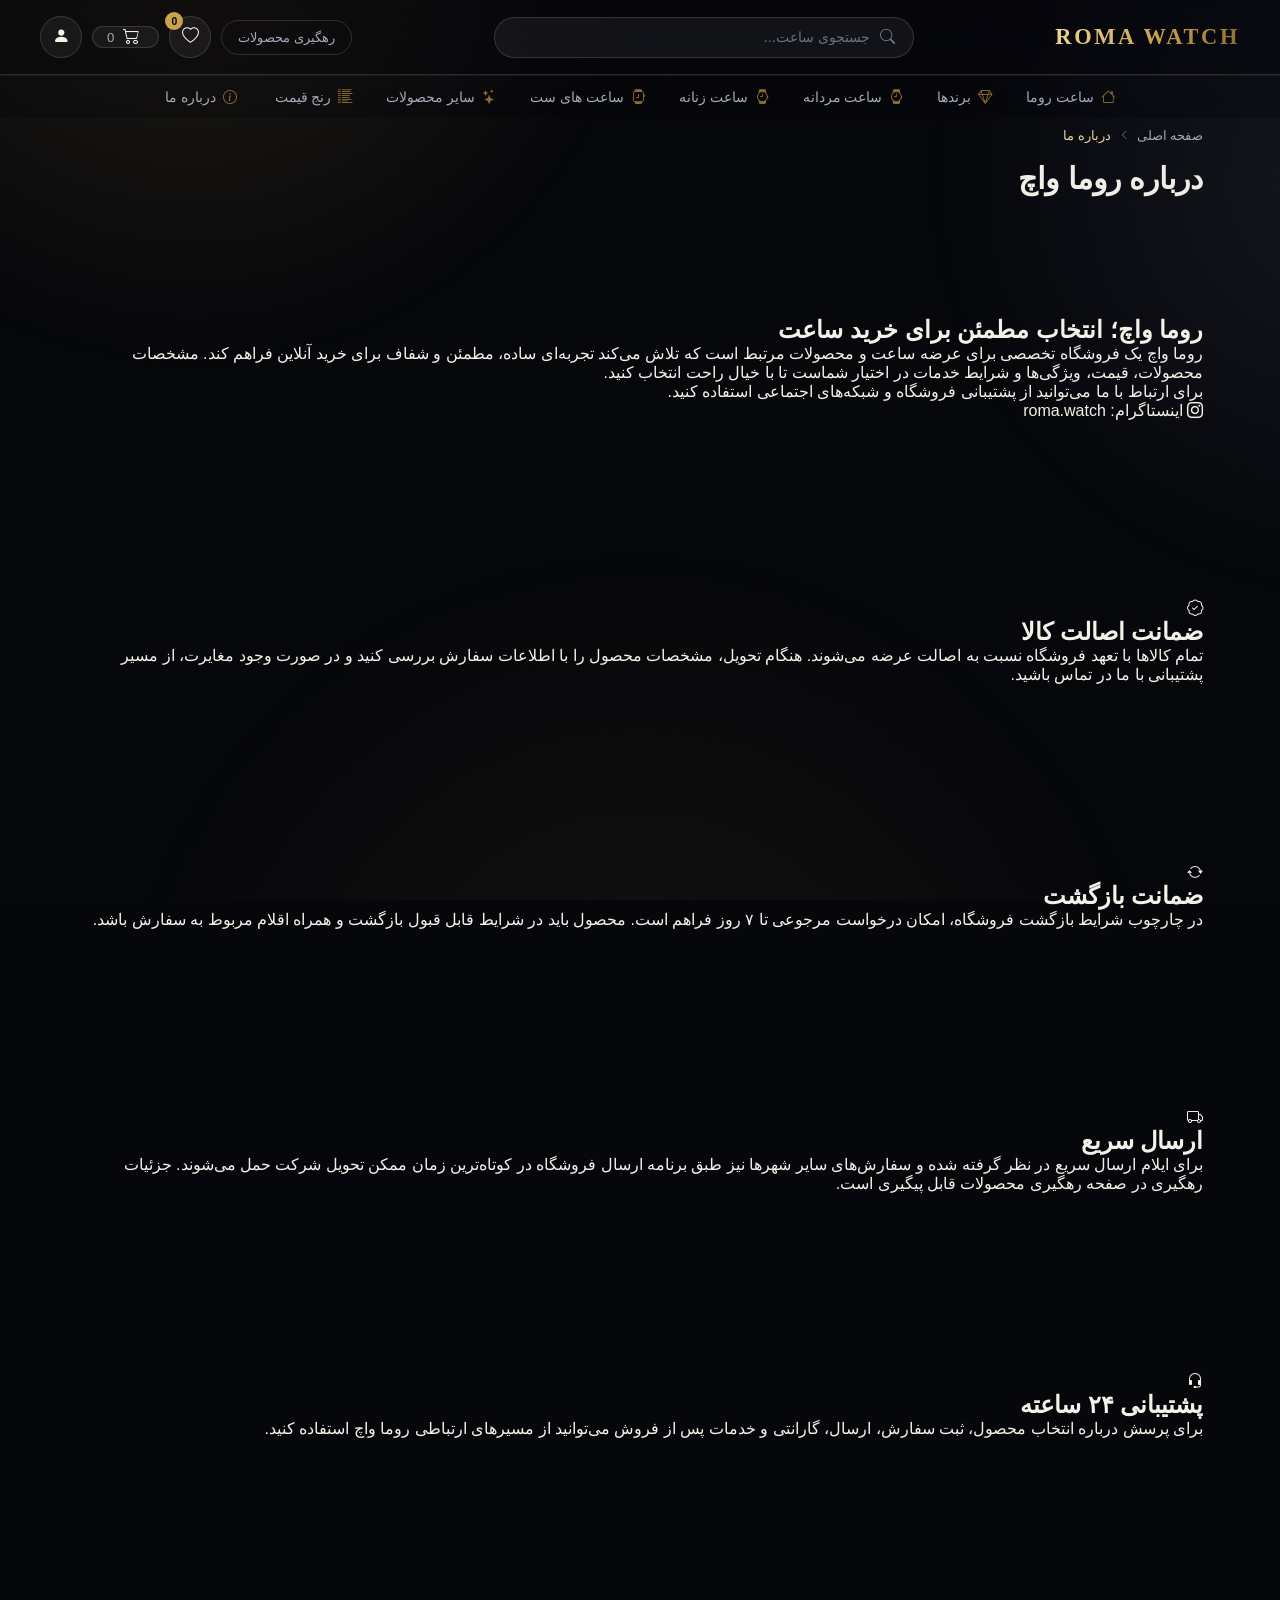
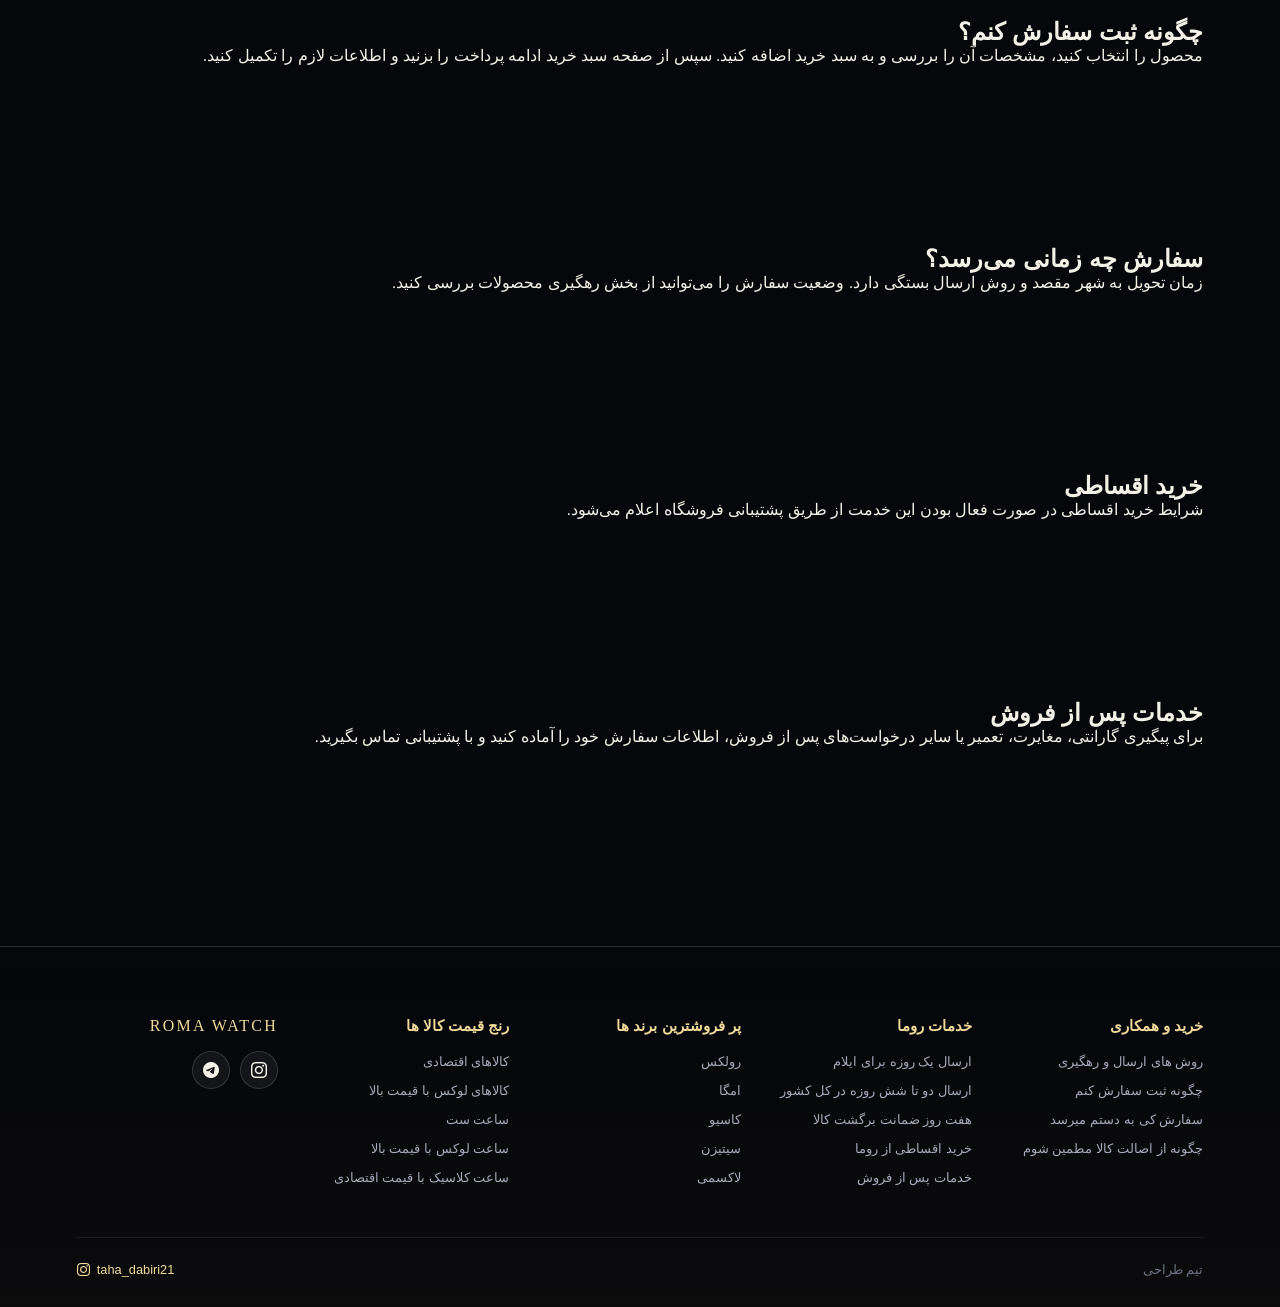
==== about.html @ 5d3edfc3 "Add files via upload" ====
<!doctype html><html lang="fa" dir="rtl"><head><meta charset="utf-8"><meta name="viewport" content="width=device-width,initial-scale=1.0"><title>درباره ما | روما واچ</title>
<link rel="stylesheet" href="https://cdn.jsdelivr.net/npm/bootstrap-icons@1.13.1/font/bootstrap-icons.min.css"><link rel="stylesheet" href="./style.css"></head><body>
<header class="header">
<!-- ROW 1 -->
<div class="top-bar">
<button class="nav-toggle" id="navToggle" aria-label="باز کردن منو" aria-expanded="false"><span></span><span></span><span></span></button>
<!-- Right: Logo -->
<div class="logo">
<h1>ROMA WATCH</h1>
</div>
<!-- Center: Search -->
<div class="search-box">
<i class="bi bi-search"></i>
<input placeholder="جستجوی ساعت..." type="text"/>
</div>
<!-- Left: Actions -->
<div class="actions">
<a class="track-btn" href="./tracking.html" style="text-decoration:none">رهگیری محصولات</a>
<a class="favorites-header" href="./favorites.html" title="محصولات مورد علاقه"><i class="bi bi-heart"></i><span class="favorites-badge">0</span></a><a href="./cart.html">
<div class="cart-wrapper">
<i class="bi bi-cart2"></i>
<span class="badge">سبد خرید</span>
</div>
</a>
<div class="login-wrapper"><a class="login-link" href="./login.html">
<i class="bi bi-person-fill"></i>
</a></div>
</div>
</div>
<!-- ROW 2 -->
<div class="nav-scrim" id="navScrim"></div>
      <nav class="nav" id="siteNav">
<ul class="nav-list">
<li>
<a class="nav-item" href="./index.html"><i class="bi bi-house"></i> ساعت روما</a>
</li>
<!-- MEGA MENU -->
<li class="dropdown-parent mega">
<a class="nav-item" href="./products.htm"><i class="bi bi-gem"></i> برندها</a>
<div class="mega-dropdown">
<ul>
<li><a href="./products.htm?brand=Laxmi">لاکسمی</a></li>
<li><a href="./products.htm?brand=Watson">واتسون</a></li>
<li><a href="./products.htm?brand=Julius">جولیوس</a></li>
<li><a href="./products.htm?brand=Daniel%20Cesar">دنیل سزار</a></li>
<li><a href="./products.htm?brand=Casio">کاسیو</a></li>
<li><a href="./products.htm?brand=Crest">کرست</a></li>
</ul>
<ul>
<li><a href="./products.htm?brand=Accent">اکسنت</a></li>
<li><a href="./products.htm?brand=Daniel%20Klein">دنیل کلین</a></li>
<li><a href="./products.htm?brand=Navy%20Force">نیوی فورس</a></li>
<li><a href="./products.htm?brand=Megir">مگیر</a></li>
<li><a href="./products.htm?brand=Victor">ویکتور</a></li>
<li><a href="./products.htm?brand=Seiko">سیکو</a></li>
</ul>
<ul>
<li><a href="./products.htm?brand=Citizen">سیتیزن</a></li>
<li><a href="./products.htm?brand=Romanson">رومانسون</a></li>
<li><a href="./products.htm?brand=Elegance">الگانس</a></li>
<li><a href="./products.htm?brand=Daniel Wellington">دنیل ولینگتون</a></li>
<li><a href="./products.htm?brand=Cartier">کارتیه</a></li>
<li><a href="./products.htm?brand=Rolex">رولکس</a></li>
</ul>
<ul>
<li><a href="./products.htm?brand=Patek%20Philippe">پتک فیلیپ</a></li>
<li><a href="./products.htm?brand=Audemars%20Piguet">اودمار پیگه</a></li>
<li><a href="./products.htm?brand=Omega">امگا</a></li>
<li><a href="./products.htm?brand=Esprit">اسپریت</a></li>
<li><a href="./products.htm?brand=Royal%20Crown">رویال کرون</a></li>
</ul>
</div>
</li>
<li>
<a class="nav-item" href="./products.htm?gender=%D9%85%D8%B1%D8%AF%D8%A7%D9%86%D9%87"> <i class="bi bi-watch"></i> ساعت مردانه</a>
</li>
<li>
<a class="nav-item" href="./products.htm?gender=%D8%B2%D9%86%D8%A7%D9%86%D9%87"><i class="bi bi-watch"></i> ساعت زنانه</a>
</li>
<li>
<a class="nav-item" href="./products.htm?gender=%D8%B3%D8%AA"><i class="bi bi-smartwatch"></i> ساعت های ست</a>
</li>
<li>
<a class="nav-item" href="./products.htm"><i class="bi bi-stars"></i>سایر محصولات</a>
</li>
<li class="dropdown-parent">
<a class="nav-item" href="./products.htm"><i class="bi bi-list-columns-reverse"></i> رنج قیمت</a>
<ul class="dropdown">
<li><a href="./products.htm?min=0&amp;max=5">زیر 5 میلیون</a></li>
<li><a href="./products.htm?min=5&amp;max=10">بین 5 تا 10 میلیون</a></li>
<li><a href="./products.htm?min=10&amp;max=15">بین 10 تا 15 میلیون</a></li>
<li><a href="./products.htm?min=15&amp;max=20">بین 15 تا 20 میلیون</a></li>
<li><a href="./products.htm?min=20&amp;max=70">20 میلیون و بیشتر</a></li>
</ul>
</li>
<li>
</li>
<li>
<!-- <a href="#"><i class="bi bi-box-arrow-in-right"></i> ورود </a> -->
</li>
<li><a class="nav-item" href="./about.html"><i class="bi bi-info-circle"></i> درباره ما</a></li></ul>
</nav>
</header><main class="about-page">
<div class="breadcrumb"><a href="./index.html">صفحه اصلی</a><i class="bi bi-chevron-left"></i><span>درباره ما</span></div>
<h1 class="page-title">درباره روما واچ</h1>
<div class="about-grid">
<section class="about-card full"><h2>روما واچ؛ انتخاب مطمئن برای خرید ساعت</h2><p>روما واچ یک فروشگاه تخصصی برای عرضه ساعت و محصولات مرتبط است که تلاش می‌کند تجربه‌ای ساده، مطمئن و شفاف برای خرید آنلاین فراهم کند. مشخصات محصولات، قیمت، ویژگی‌ها و شرایط خدمات در اختیار شماست تا با خیال راحت انتخاب کنید.</p><p>برای ارتباط با ما می‌توانید از پشتیبانی فروشگاه و شبکه‌های اجتماعی استفاده کنید.</p><p><i class="bi bi-instagram"></i> اینستاگرام: <a href="https://instagram.com/taha_dabiri21">roma.watch</a></p></section>
<section id="authenticity" class="about-card"><i class="bi bi-patch-check"></i><h2>ضمانت اصالت کالا</h2><p>تمام کالاها با تعهد فروشگاه نسبت به اصالت عرضه می‌شوند. هنگام تحویل، مشخصات محصول را با اطلاعات سفارش بررسی کنید و در صورت وجود مغایرت، از مسیر پشتیبانی با ما در تماس باشید.</p></section>
<section id="returns" class="about-card"><i class="bi bi-arrow-repeat"></i><h2>ضمانت بازگشت</h2><p>در چارچوب شرایط بازگشت فروشگاه، امکان درخواست مرجوعی تا ۷ روز فراهم است. محصول باید در شرایط قابل قبول بازگشت و همراه اقلام مربوط به سفارش باشد.</p></section>
<section id="shipping" class="about-card"><i class="bi bi-truck"></i><h2>ارسال سریع</h2><p>برای ایلام ارسال سریع در نظر گرفته شده و سفارش‌های سایر شهرها نیز طبق برنامه ارسال فروشگاه در کوتاه‌ترین زمان ممکن تحویل شرکت حمل می‌شوند. جزئیات رهگیری در صفحه رهگیری محصولات قابل پیگیری است.</p></section>
<section id="support" class="about-card"><i class="bi bi-headset"></i><h2>پشتیبانی ۲۴ ساعته</h2><p>برای پرسش درباره انتخاب محصول، ثبت سفارش، ارسال، گارانتی و خدمات پس از فروش می‌توانید از مسیرهای ارتباطی روما واچ استفاده کنید.</p></section>
<section id="ordering" class="about-card"><h2>چگونه ثبت سفارش کنم؟</h2><p>محصول را انتخاب کنید، مشخصات آن را بررسی و به سبد خرید اضافه کنید. سپس از صفحه سبد خرید ادامه پرداخت را بزنید و اطلاعات لازم را تکمیل کنید.</p></section>
<section id="delivery" class="about-card"><h2>سفارش چه زمانی می‌رسد؟</h2><p>زمان تحویل به شهر مقصد و روش ارسال بستگی دارد. وضعیت سفارش را می‌توانید از بخش رهگیری محصولات بررسی کنید.</p></section>
<section id="installment" class="about-card"><h2>خرید اقساطی</h2><p>شرایط خرید اقساطی در صورت فعال بودن این خدمت از طریق پشتیبانی فروشگاه اعلام می‌شود.</p></section>
<section id="after-sales" class="about-card"><h2>خدمات پس از فروش</h2><p>برای پیگیری گارانتی، مغایرت، تعمیر یا سایر درخواست‌های پس از فروش، اطلاعات سفارش خود را آماده کنید و با پشتیبانی تماس بگیرید.</p></section>
</div></main><footer>
<div class="shop-address">
</div>
<div class="cols-container">
<div class="col col-1">
<h3>خرید و همکاری</h3>
<ul>
<li><a href="./about.html#shipping">روش های ارسال و رهگیری</a></li>
<li><a href="./about.html#ordering">چگونه ثبت سفارش کنم</a></li>
<li><a href="./about.html#delivery">سفارش کی به دستم میرسد</a></li>
<li><a href="./about.html#authenticity">چگونه از اصالت کالا مطمین شوم</a></li>
</ul>
</div>
<div class="col col-2">
<h3>خدمات روما</h3>
<ul>
<li><a href="./about.html#shipping">ارسال یک روزه برای ایلام</a></li>
<li><a href="./about.html#shipping">ارسال دو تا شش روزه در کل کشور</a></li>
<li><a href="./about.html#returns">هفت روز ضمانت برگشت کالا</a></li>
<li><a href="./about.html#installment">خرید اقساطی از روما</a></li>
<li><a href="./about.html#after-sales">خدمات پس از فروش</a></li>
</ul>
</div>
<div class="col col-3">
<h3>پر فروشترین برند ها</h3>
<ul>
<li><a href="./products.htm?brand=Rolex">رولکس</a></li>
<li><a href="./products.htm?brand=Omega">امگا</a></li>
<li><a href="./products.htm?brand=Casio">کاسیو</a></li>
<li><a href="./products.htm?brand=Citizen">سیتیزن</a></li>
<li><a href="./products.htm?brand=Laksmi">لاکسمی</a></li>
</ul>
</div>
<div class="col col-4">
<h3> رنج قیمت کالا ها</h3>
<ul>
<li><a href="./products.htm?max=30">کالاهای اقتصادی</a></li>
<li><a href="./products.htm?min=30">کالاهای لوکس با قیمت بالا</a></li>
<li><a href="./products.htm?gender=%D8%B3%D8%AA">ساعت ست</a></li>
<li><a href="./products.htm?style=%D9%84%D9%88%DA%A9%D8%B3&amp;min=30">ساعت لوکس با قیمت بالا</a></li>
<li><a href="./products.htm?style=%DA%A9%D9%84%D8%A7%D8%B3%DB%8C%DA%A9&amp;max=30">ساعت کلاسیک با قیمت اقتصادی</a></li>
</ul>
</div>
<div class="col col-5">
<div class="logo">roma watch</div>
<div class="medias-icon">
<i class="bi bi-instagram"></i>
<i class="bi bi-telegram"></i>
</div>
</div>
</div>
<div class="developer-address">
<p>تیم طراحی </p>
<div class="link-to-developer">
<a href="https://instagram.com/taha_dabiri21">
<p>taha_dabiri21</p>
<i class="bi bi-instagram"></i>
</a>
</div>
</div>
</footer><script src="./api.js"></script><script src="./script.js"></script><script src="./ui.js"></script></body></html>
---- style.css ----
/* ============================================================
   ROMA WATCH — Design System
   Liquid glass, brass & steel on deep ink. Built around the
   watch bezel: rings, notches, and radial motion.
   ============================================================ */

@font-face{font-family:"Vazirmatn";src:url("./vazir-font-v16.1.0/Vazir-Thin.woff2") format("woff2");font-weight:100;font-display:swap;}
@font-face{font-family:"Vazirmatn";src:url("./vazir-font-v16.1.0/Vazir-Light.woff2") format("woff2");font-weight:300;font-display:swap;}
@font-face{font-family:"Vazirmatn";src:url("./vazir-font-v16.1.0/Vazir.woff2") format("woff2");font-weight:400;font-display:swap;}
@font-face{font-family:"Vazirmatn";src:url("./vazir-font-v16.1.0/Vazir-Medium.woff2") format("woff2");font-weight:500;font-display:swap;}
@font-face{font-family:"Vazirmatn";src:url("./vazir-font-v16.1.0/Vazir-Bold.woff2") format("woff2");font-weight:700;font-display:swap;}
@import url("https://fonts.googleapis.com/css2?family=Cormorant+Garamond:ital,wght@0,500;0,600;1,500&family=Cinzel:wght@500;600&display=swap");

/* ---------- Tokens ---------- */
:root{
  --ink:        #06070b;
  --ink-2:      #0b0e15;
  --ink-3:      #11151f;
  --glass:      rgba(255,255,255,.055);
  --glass-2:    rgba(255,255,255,.09);
  --glass-brd:  rgba(255,255,255,.14);
  --glass-brd-2:rgba(255,255,255,.24);

  --brass:      #c9a24b;
  --brass-lt:   #f0d999;
  --brass-dk:   #8a6c2c;
  --steel:      #8fa3bd;
  --steel-dk:   #566179;

  --text:       #f4f1e8;
  --text-dim:   #a6a9b8;
  --text-faint: #6c7080;

  --danger:     #d97a6c;
  --ok:         #7fb389;

  --r-sm: 10px;
  --r-md: 18px;
  --r-lg: 28px;
  --r-full: 999px;

  --ease: cubic-bezier(.22,.9,.3,1);
  --dur: .55s;

  --shadow-glass: 0 8px 32px rgba(0,0,0,.45), inset 0 1px 0 rgba(255,255,255,.08);
  --shadow-lift: 0 20px 60px rgba(0,0,0,.55);
}

*{margin:0;padding:0;box-sizing:border-box;}
html{scroll-behavior:smooth;}
body{
  direction:rtl;
  font-family:"Vazirmatn",sans-serif;
  background:var(--ink);
  color:var(--text);
  overflow-x:hidden;
  position:relative;
}

body::before,body::after{
  content:"";
  position:fixed;
  inset:0;
  pointer-events:none;
  z-index:0;
}
body::before{
  background:
    radial-gradient(60vw 60vw at 15% -10%, rgba(201,162,75,.14), transparent 60%),
    radial-gradient(55vw 55vw at 105% 20%, rgba(143,163,189,.10), transparent 60%),
    radial-gradient(70vw 70vw at 50% 120%, rgba(201,162,75,.08), transparent 60%);
}
body::after{
  background-image:
    repeating-radial-gradient(circle at 50% 50%, transparent 0 2px, rgba(255,255,255,.012) 2px 3px);
  opacity:.6;
}

a{color:inherit;text-decoration:none;}
ul{list-style:none;}
img{max-width:100%;display:block;}
button{font-family:inherit;cursor:pointer;background:none;border:none;color:inherit;}
input{font-family:inherit;}
::selection{background:var(--brass);color:var(--ink);}

::-webkit-scrollbar{width:10px;}
::-webkit-scrollbar-track{background:var(--ink);}
::-webkit-scrollbar-thumb{background:linear-gradient(var(--brass-dk),var(--brass));border-radius:99px;}

.eyebrow{
  font-family:"Cinzel","Vazirmatn",serif;
  font-size:.72rem;
  letter-spacing:.28em;
  text-transform:uppercase;
  color:var(--brass-lt);
  display:inline-flex;
  align-items:center;
  gap:10px;
}
.eyebrow::before,.eyebrow::after{content:"";width:22px;height:1px;background:linear-gradient(90deg,transparent,var(--brass),transparent);}

.glass{
  background:linear-gradient(145deg,var(--glass-2),var(--glass));
  backdrop-filter:blur(20px) saturate(140%);
  -webkit-backdrop-filter:blur(20px) saturate(140%);
  border:1px solid var(--glass-brd);
  box-shadow:var(--shadow-glass);
}

.bezel{
  position:relative;
  border-radius:50%;
}
.bezel::before{
  content:"";
  position:absolute;inset:-1px;
  border-radius:50%;
  padding:1px;
  background:conic-gradient(from 0deg,var(--brass-dk),var(--brass-lt),var(--brass-dk) 30%,transparent 55%,var(--brass-dk));
  -webkit-mask:linear-gradient(#000 0 0) content-box,linear-gradient(#000 0 0);
  -webkit-mask-composite:xor;mask-composite:exclude;
  opacity:.85;
}

/* ============================================================
   HEADER
   ============================================================ */
.header{
  left:0;right:0;top:0;
  position:fixed;z-index:1000;
}
.top-bar{
  display:flex;align-items:center;justify-content:space-between;
  gap:24px;
  padding:16px 40px;
  background:rgba(6,7,11,.55);
  backdrop-filter:blur(18px) saturate(140%);
  -webkit-backdrop-filter:blur(18px) saturate(140%);
  border-bottom:1px solid var(--glass-brd);
  transition:padding var(--dur) var(--ease), background var(--dur) var(--ease);
}
.top-bar.scrolled-top-header{
  padding:9px 40px;
  background:rgba(6,7,11,.72);
  border-bottom-color:var(--glass-brd);
  box-shadow:0 10px 40px rgba(0,0,0,.4);
}

.logo h1{
  font-family:"Cinzel",serif;
  font-size:1.4rem;
  font-weight:600;
  letter-spacing:.12em;
  background:linear-gradient(120deg,var(--brass-lt),var(--brass) 55%,var(--brass-dk));
  -webkit-background-clip:text;background-clip:text;color:transparent;
  white-space:nowrap;
}

.search-box{
  flex:1;max-width:420px;
  display:flex;align-items:center;gap:10px;
  padding:11px 18px;
  border-radius:var(--r-full);
  background:var(--glass);
  border:1px solid var(--glass-brd);
  transition:border-color .3s var(--ease), background .3s var(--ease);
}
.search-box:focus-within{border-color:var(--brass);background:var(--glass-2);}
.search-box i{color:var(--text-faint);font-size:.95rem;}
.search-box input{
  flex:1;background:none;border:none;color:var(--text);font-size:.9rem;outline:none;
}
.search-box input::placeholder{color:var(--text-faint);}

.actions{display:flex;align-items:center;gap:10px;}
.track-btn{
  font-size:.82rem;color:var(--text-dim);
  padding:9px 16px;border-radius:var(--r-full);
  border:1px solid var(--glass-brd);
  transition:.3s var(--ease);
  white-space:nowrap;
}
.track-btn:hover{color:var(--brass-lt);border-color:var(--brass);background:var(--glass);}

.favorites-header,.login-wrapper .login-link{
  position:relative;
  width:42px;height:42px;aspect-ratio:1/1;flex-shrink:0;box-sizing:border-box;
  display:flex;align-items:center;justify-content:center;
  border-radius:50%;
  border:1px solid var(--glass-brd);
  background:var(--glass);
  transition:.3s var(--ease);
  font-size:1.05rem;
}
.cart-wrapper{
  position:relative;flex-shrink:0;
  display:flex;align-items:center;justify-content:center;
  border-radius:50%;
  border:1px solid var(--glass-brd);
  background:var(--glass);
  transition:.3s var(--ease);
  font-size:1.05rem;
}
.favorites-header:hover,.login-wrapper .login-link:hover{
  border-color:var(--brass);color:var(--brass-lt);transform:translateY(-2px);
}
.favorites-badge{
  position:absolute;top:-5px;left:-5px;
  min-width:18px;height:18px;padding:0 4px;
  border-radius:50%;background:var(--brass);color:var(--ink);
  font-size:.65rem;font-weight:700;
  display:flex;align-items:center;justify-content:center;
}
.cart-wrapper{width:auto;padding:0 18px 0 14px;border-radius:var(--r-full);gap:9px;}
.cart-wrapper .badge{
  font-size:.82rem;color:var(--text-dim);
  background:none;padding:0;position:static;min-width:0;height:auto;
}
.cart-wrapper:hover{border-color:var(--brass);}
.cart-wrapper:hover .badge{color:var(--brass-lt);}
.cart-wrapper:hover i{color:var(--brass-lt);}

.nav-toggle{
  display:none;
  width:42px;height:42px;aspect-ratio:1/1;flex-shrink:0;padding:0;box-sizing:border-box;
  border-radius:50%;
  border:1px solid var(--glass-brd);background:var(--glass);
  align-items:center;justify-content:center;
  flex-direction:column;gap:4px;
}
.nav-toggle span{width:17px;height:1.5px;background:var(--brass-lt);border-radius:2px;transition:.3s var(--ease);}
.nav-toggle.open span:nth-child(1){transform:translateY(5.5px) rotate(45deg);}
.nav-toggle.open span:nth-child(2){opacity:0;}
.nav-toggle.open span:nth-child(3){transform:translateY(-5.5px) rotate(-45deg);}

.nav{
  border-top:1px solid rgba(255,255,255,.06);
  background:rgba(6,7,11,.28);
  backdrop-filter:blur(14px);
  -webkit-backdrop-filter:blur(14px);
}
.nav-list{
  display:flex;align-items:center;justify-content:center;
  gap:2px;padding:0 20px;flex-wrap:wrap;
}
.nav-list > li{position:relative;}
.nav-item{
  display:flex;align-items:center;gap:7px;
  padding:13px 16px;
  font-size:.86rem;color:var(--text-dim);
  transition:color .25s var(--ease);
  white-space:nowrap;
}
.nav-item i{font-size:.9rem;color:var(--brass-dk);transition:color .25s;}
.nav-item:hover{color:var(--brass-lt);}
.nav-item:hover i{color:var(--brass);}
.nav-list > li::after{
  content:"";position:absolute;bottom:0;right:16px;left:16px;height:2px;
  background:linear-gradient(90deg,var(--brass-dk),var(--brass-lt));
  transform:scaleX(0);transform-origin:center;transition:transform .35s var(--ease);
}
.nav-list > li:hover::after{transform:scaleX(1);}

.dropdown-parent{position:relative;}
.dropdown{
  position:absolute;top:100%;right:0;min-width:230px;
  padding:10px;border-radius:var(--r-md);
  background:linear-gradient(160deg,var(--ink-3),var(--ink-2));
  border:1px solid var(--glass-brd);box-shadow:var(--shadow-lift);
  opacity:0;visibility:hidden;transform:translateY(8px);
  transition:.3s var(--ease);
  z-index:50;
}
.dropdown-parent:hover .dropdown{opacity:1;visibility:visible;transform:translateY(0);}
.dropdown li a{display:block;padding:9px 14px;border-radius:var(--r-sm);font-size:.84rem;color:var(--text-dim);}
.dropdown li a:hover{background:var(--glass);color:var(--brass-lt);}

.mega{position:relative;}
.mega-dropdown{
  position:absolute;top:100%;right:0;width:min(78vw,580px);
  display:grid;grid-template-columns:repeat(4,1fr);gap:2px 8px;
  padding:16px;border-radius:var(--r-md);
  background:linear-gradient(160deg,var(--ink-3),var(--ink-2));
  border:1px solid var(--glass-brd);
  box-shadow:var(--shadow-lift);
  opacity:0;visibility:hidden;transform:translateY(8px);
  transition:.3s var(--ease);
  z-index:50;
}
.mega:hover .mega-dropdown{opacity:1;visibility:visible;transform:translateY(0);}
.mega-dropdown ul{display:contents;}
.mega-dropdown li a{display:block;padding:8px 10px;border-radius:var(--r-sm);font-size:.82rem;color:var(--text-dim);transition:.2s;white-space:nowrap;overflow:hidden;text-overflow:ellipsis;}
.mega-dropdown li a:hover{background:var(--glass);color:var(--brass-lt);}
@media (max-width:640px){.mega-dropdown{grid-template-columns:repeat(2,1fr);width:min(90vw,360px);}}

.nav-scrim{
  position:fixed;inset:0;background:rgba(0,0,0,.55);
  backdrop-filter:blur(2px);
  opacity:0;visibility:hidden;transition:.35s var(--ease);
  z-index:1200;
}
.nav-scrim.open{opacity:1;visibility:visible;}

@media (max-width:960px){
  .top-bar,.top-bar.scrolled-top-header{padding:14px 18px;background:rgba(6,7,11,.72);}
  .search-box{display:none;}
  .track-btn{display:none;}
  .nav-toggle{display:flex;}
  .nav{
    position:fixed;top:0;left:0;height:100vh;width:min(84vw,340px);
    display:block;
    background:linear-gradient(165deg,var(--ink-2),var(--ink));
    backdrop-filter:none;-webkit-backdrop-filter:none;
    border-left:1px solid var(--glass-brd);
    border-top:none;
    padding:90px 8px 30px;
    transform:translateX(-102%);
    transition:transform .45s var(--ease);
    z-index:1300;
    overflow-y:auto;
  }
  .nav.open{transform:translateX(0);}
  .nav-list{flex-direction:column;align-items:stretch;padding:0 6px;gap:2px;}
  .nav-list > li::after{display:none;}
  .nav-item{padding:14px 16px;border-radius:var(--r-sm);}
  .nav-item:hover{background:var(--glass);}
  .dropdown,.mega-dropdown{
    position:static;opacity:1;visibility:visible;transform:none;
    display:none;box-shadow:none;border:none;width:auto;
    background:rgba(255,255,255,.03);
    border-radius:var(--r-sm);margin:2px 8px 8px;padding:8px 10px;
  }
  .dropdown-parent.mobile-open > .dropdown{display:block;}
  .dropdown-parent.mobile-open > .mega-dropdown{display:grid;grid-template-columns:repeat(2,1fr);}
}

/* Content on every page (except the full-screen homepage hero) must
   clear the fixed header, or it renders hidden underneath it. */
.header + *:not(.hero){padding-top:128px;}
@media (max-width:960px){.header + *:not(.hero){padding-top:88px;}}

/* ============================================================
   HERO SLIDER
   ============================================================ */
.hero{
  position:relative;
  height:100vh;min-height:640px;
  overflow:hidden;
}
.hero-track{position:absolute;inset:0;}
.hero-slide{
  position:absolute;inset:0;
  opacity:0;visibility:hidden;
  transition:opacity 1.1s var(--ease);
}
.hero-slide.active{opacity:1;visibility:visible;z-index:2;}
.hero-slide img{
  position:absolute;inset:0;
  width:100%;height:100%;object-fit:cover;
  transform:scale(1.08);
  transition:transform 7s linear;
  filter:brightness(.55) saturate(1.05);
}
.hero-slide.active img{transform:scale(1);}
.hero-slide::after{
  content:"";position:absolute;inset:0;
  background:
    linear-gradient(90deg, rgba(6,7,11,.92) 8%, rgba(6,7,11,.45) 48%, rgba(6,7,11,.15) 100%),
    linear-gradient(0deg, rgba(6,7,11,.75) 0%, transparent 32%);
}

.hero-content{
  position:relative;z-index:10;
  height:100%;
  display:flex;flex-direction:column;justify-content:center;
  padding:0 8vw;
  max-width:760px;
}
.hero-slide .hero-content > *{
  opacity:0;transform:translateY(26px);
  transition:opacity .8s var(--ease), transform .8s var(--ease);
}
.hero-slide.active .hero-content > *{opacity:1;transform:translateY(0);}
.hero-slide.active .hero-content > *:nth-child(1){transition-delay:.15s;}
.hero-slide.active .hero-content > *:nth-child(2){transition-delay:.28s;}
.hero-slide.active .hero-content > *:nth-child(3){transition-delay:.4s;}
.hero-slide.active .hero-content > *:nth-child(4){transition-delay:.52s;}

.hero-content h1{
  font-size:clamp(2.3rem,5vw,4.2rem);
  font-weight:700;line-height:1.2;
  margin:16px 0 10px;
}
.hero-content h1 em{
  font-style:normal;
  font-family:"Cormorant Garamond",serif;
  color:var(--brass-lt);
}
.hero-content p{
  font-size:1.02rem;color:var(--text-dim);
  max-width:480px;line-height:1.9;margin-bottom:30px;
}

.hero-btns{display:flex;gap:14px;flex-wrap:wrap;}
.btn-glass{
  position:relative;overflow:hidden;
  padding:15px 30px;border-radius:var(--r-full);
  font-size:.92rem;font-weight:500;
  background:var(--glass-2);border:1px solid var(--glass-brd-2);
  backdrop-filter:blur(14px);-webkit-backdrop-filter:blur(14px);
  transition:.4s var(--ease);
  display:inline-flex;align-items:center;gap:8px;
}
.btn-glass::before{
  content:"";position:absolute;inset:0;
  background:linear-gradient(120deg,transparent,rgba(255,255,255,.35),transparent);
  transform:translateX(-140%) skewX(-15deg);
  transition:transform .7s var(--ease);
}
.btn-glass:hover::before{transform:translateX(140%) skewX(-15deg);}
.btn-glass:hover{border-color:var(--brass);transform:translateY(-3px);box-shadow:0 14px 30px rgba(201,162,75,.18);}
.btn-glass.solid{
  background:linear-gradient(120deg,var(--brass-lt),var(--brass));
  color:var(--ink);border-color:transparent;font-weight:700;
}
.btn-glass.solid:hover{box-shadow:0 14px 34px rgba(201,162,75,.35);}

.hero-controls{
  position:absolute;bottom:38px;right:8vw;z-index:10;
  display:flex;align-items:center;gap:22px;
}
.hero-arrows{display:flex;gap:10px;}
.hero-arrow{
  width:48px;height:48px;border-radius:50%;
  display:flex;align-items:center;justify-content:center;
  background:var(--glass);border:1px solid var(--glass-brd);
  color:var(--text);font-size:1.05rem;
  transition:.3s var(--ease);
}
.hero-arrow:hover{border-color:var(--brass);color:var(--brass-lt);}
.hero-dots{display:flex;gap:10px;}
.hero-dot{
  width:13px;height:13px;border-radius:50%;
  background:rgba(255,255,255,.14);
  border:1px solid rgba(255,255,255,.3);
  transition:.35s var(--ease);
}
.hero-dot.active{width:30px;border-radius:var(--r-full);background:var(--brass);border-color:var(--brass-lt);box-shadow:0 0 0 4px rgba(201,162,75,.16);}

.hero-progress{
  position:absolute;bottom:0;right:0;left:0;height:2px;z-index:10;
  background:rgba(255,255,255,.08);
}
.hero-progress-bar{height:100%;width:0%;background:linear-gradient(90deg,var(--brass-dk),var(--brass-lt));}
.hero-progress-bar.run{transition:width 6s linear;width:100%;}

.hero-brand-mark{
  position:absolute;top:120px;left:6vw;z-index:5;
  width:190px;height:190px;
  display:none;
  align-items:center;justify-content:center;
  opacity:.9;
}
.hero-brand-mark span{font-family:"Cinzel",serif;font-size:.65rem;letter-spacing:.3em;color:var(--brass-lt);}
@media (min-width:1200px){.hero-brand-mark{display:flex;}}
.hero-brand-mark .bezel{width:100%;height:100%;position:absolute;inset:0;animation:spin 40s linear infinite;}
@keyframes spin{to{transform:rotate(360deg);}}

.scroll-cue{
  position:absolute;bottom:38px;left:8vw;z-index:10;
  display:flex;flex-direction:column;align-items:center;gap:8px;
  color:var(--text-faint);font-size:.7rem;letter-spacing:.14em;
}
.scroll-cue i{animation:bob 1.8s ease-in-out infinite;color:var(--brass);}
@keyframes bob{0%,100%{transform:translateY(0);}50%{transform:translateY(6px);}}
@media (max-width:720px){.scroll-cue{display:none;}}

/* ============================================================
   SECTION SCAFFOLDING
   ============================================================ */
section{position:relative;z-index:1;padding:90px 6vw;}

.featured-products > h1,
.most-popular > h1,
.men-watches > h1,
.category > h1{
  text-align:center;font-size:clamp(1.5rem,3vw,2.1rem);font-weight:700;
  margin-bottom:46px;position:relative;
}
.featured-products > h1::before,
.most-popular > h1::before,
.men-watches > h1::before,
.category > h1::before{
  content:"مجموعه";
  display:block;
  font-family:"Cinzel",serif;font-size:.68rem;letter-spacing:.3em;
  color:var(--brass);text-transform:uppercase;margin-bottom:12px;
}

/* ============================================================
   FEATURES BAR
   ============================================================ */
.features{display:grid;grid-template-columns:repeat(4,1fr);gap:20px;padding:60px 6vw;}
.feature{
  padding:30px 22px;border-radius:var(--r-lg);text-align:center;
  background:linear-gradient(150deg,var(--glass-2),var(--glass));
  border:1px solid var(--glass-brd);
  transition:.4s var(--ease);
}
.feature:hover{transform:translateY(-8px);border-color:var(--brass);box-shadow:var(--shadow-lift);}
.feature i{
  font-size:1.7rem;color:var(--brass);
  width:60px;height:60px;margin:0 auto 16px;
  display:flex;align-items:center;justify-content:center;
  border-radius:50%;
  background:radial-gradient(circle,rgba(201,162,75,.16),transparent 70%);
}
.feature h3{font-size:1rem;margin-bottom:8px;}
.feature p{font-size:.83rem;color:var(--text-dim);line-height:1.8;}
.feature p span{color:var(--brass-lt);font-weight:700;}
@media (max-width:900px){.features{grid-template-columns:repeat(2,1fr);}}
@media (max-width:520px){.features{grid-template-columns:1fr;padding:40px 6vw;}}

/* ============================================================
   PRODUCT CARDS  (markup generated by script.js — keep hooks)
   ============================================================ */
.products-container,.products-grid,.favorites-grid{
  display:grid;grid-template-columns:repeat(auto-fill,minmax(220px,260px));gap:22px;
  justify-content:start;
}
@media (max-width:560px){
  .products-container,.products-grid,.favorites-grid{grid-template-columns:repeat(auto-fill,minmax(150px,1fr));gap:14px;}
}
.product-card{
  position:relative;border-radius:var(--r-md);padding:18px 18px 22px;
  background:linear-gradient(160deg,var(--glass-2),var(--glass));
  border:1px solid var(--glass-brd);
  backdrop-filter:blur(16px);-webkit-backdrop-filter:blur(16px);
  transition:transform .45s var(--ease), border-color .45s var(--ease), box-shadow .45s var(--ease);
  overflow:hidden;outline:none;
}
.product-card::before{
  content:"";position:absolute;top:-40%;right:-40%;width:80%;height:80%;
  background:radial-gradient(circle, rgba(201,162,75,.16), transparent 70%);
  opacity:0;transition:opacity .5s var(--ease);pointer-events:none;
}
.product-card:hover,.product-card:focus-visible{
  transform:translateY(-10px);border-color:var(--brass);box-shadow:0 24px 50px rgba(0,0,0,.5);
}
.product-card:hover::before{opacity:1;}
.product-card .offer{
  position:absolute;top:16px;left:16px;z-index:3;
  background:linear-gradient(120deg,var(--brass-lt),var(--brass));
  color:var(--ink);font-weight:700;font-size:.72rem;
  padding:5px 11px;border-radius:var(--r-full);
}
.product-card .like{
  position:absolute;top:14px;right:14px;z-index:3;
  width:36px;height:36px;border-radius:50%;
  display:flex;align-items:center;justify-content:center;
  background:rgba(6,7,11,.5);border:1px solid var(--glass-brd);
  color:var(--text-dim);font-size:1rem;transition:.3s var(--ease);
}
.product-card .like:hover{border-color:var(--danger);color:var(--danger);}
.product-card .like.liked{color:var(--danger);border-color:var(--danger);background:rgba(217,122,108,.14);}
.product-card .image{
  height:170px;display:flex;align-items:center;justify-content:center;
  margin-bottom:14px;border-radius:var(--r-sm);
  background:radial-gradient(circle at 50% 40%, rgba(255,255,255,.05), transparent 70%);
  position:relative;
}
.product-card .image img{max-height:150px;object-fit:contain;filter:drop-shadow(0 14px 18px rgba(0,0,0,.5));transition:transform .5s var(--ease);}
.product-card:hover .image img{transform:scale(1.06) rotate(-2deg);}
.name-and-details .name{font-size:.72rem;letter-spacing:.1em;text-transform:uppercase;color:var(--brass-lt);}
.name-and-details .model{font-size:1rem;font-weight:500;margin-top:4px;color:var(--text);}
.product-card .inventory{display:flex;align-items:center;gap:6px;font-size:.72rem;color:var(--ok);margin:10px 0;}
.product-card .price{margin:10px 0 16px;}
.product-card .old-price{font-size:.78rem;color:var(--text-faint);text-decoration:line-through;}
.product-card .current-price{font-size:1.08rem;font-weight:700;color:var(--brass-lt);}
.add-to-cart-btn{
  width:100%;padding:12px;border-radius:var(--r-sm);
  background:var(--glass);border:1px solid var(--glass-brd);
  font-size:.84rem;display:flex;align-items:center;justify-content:center;gap:8px;
  transition:.3s var(--ease);
}
.add-to-cart-btn:hover{
  background:linear-gradient(120deg,var(--brass-lt),var(--brass));
  color:var(--ink);border-color:transparent;font-weight:700;
}
.no-products{grid-column:1/-1;text-align:center;padding:50px;color:var(--text-dim);}

/* ============================================================
   POPULAR BRANDS
   ============================================================ */
.brand-cards{display:flex;flex-wrap:wrap;justify-content:center;gap:20px;}
.brand-card{
  width:150px;height:110px;display:flex;align-items:center;justify-content:center;
  border-radius:var(--r-md);
  background:linear-gradient(160deg,var(--glass-2),var(--glass));
  border:1px solid var(--glass-brd);
  transition:.4s var(--ease);padding:20px;
}
.brand-card img{filter:grayscale(1) brightness(1.6) opacity(.75);transition:.4s var(--ease);}
.brand-card:hover{border-color:var(--brass);transform:translateY(-6px) scale(1.03);box-shadow:var(--shadow-lift);}
.brand-card:hover img{filter:grayscale(0) brightness(1) opacity(1);}

.breack-section{display:flex;align-items:center;justify-content:center;gap:18px;padding:10px 6vw 0;}
.breack-section .line,.breack .line{
  flex:1;max-width:220px;height:1px;
  background:linear-gradient(90deg,transparent,var(--brass-dk),transparent);
}
.breack-section i{color:var(--brass);font-size:1.1rem;}

/* ============================================================
   BRAND AD BANNERS (omega / rolex)
   ============================================================ */
.omega-ad,.rolex-ad{
  position:relative;display:flex;align-items:center;border-radius:var(--r-lg);
  overflow:hidden;margin-bottom:40px;min-height:340px;border:1px solid var(--glass-brd);
}
.omega-ad img,.rolex-ad img{position:absolute;inset:0;width:100%;height:100%;object-fit:cover;filter:brightness(.5);}
.omega-ad .ad-text,.rolex-ad .ad-text{
  position:relative;z-index:2;max-width:520px;padding:44px 46px;
  background:linear-gradient(90deg, rgba(6,7,11,.82) 55%, transparent);
}
.omega-ad h1,.rolex-ad h1{font-size:1.6rem;margin-bottom:14px;font-weight:700;}
.omega-ad h4,.rolex-ad h4{font-size:.95rem;color:var(--brass-lt);font-weight:500;margin-bottom:12px;line-height:1.7;}
.omega-ad p,.rolex-ad p{font-size:.85rem;color:var(--text-dim);line-height:1.9;}

.see-more{text-align:center;margin:8px 0 44px;}
.see-more-btn{
  display:inline-block;padding:13px 34px;border-radius:var(--r-full);
  border:1px solid var(--glass-brd-2);background:var(--glass);
  font-size:.85rem;transition:.35s var(--ease);
}
.see-more-btn:hover{border-color:var(--brass);color:var(--brass-lt);transform:translateY(-2px);}

/* ============================================================
   CATEGORY GRID
   ============================================================ */
.category-container{display:grid;grid-template-columns:repeat(5,1fr);gap:16px;}
.category-item{
  position:relative;height:130px;border-radius:var(--r-md);
  display:flex;align-items:center;justify-content:center;
  border:1px solid var(--glass-brd);
  background:linear-gradient(155deg,var(--glass-2),var(--glass));
  overflow:hidden;transition:.4s var(--ease);
}
.category-item::before{
  content:"";position:absolute;inset:0;
  background:radial-gradient(circle at 30% 20%, rgba(201,162,75,.22), transparent 65%);
  opacity:0;transition:.4s var(--ease);
}
.category-item:hover{transform:translateY(-6px);border-color:var(--brass);}
.category-item:hover::before{opacity:1;}
.category-item h1{font-size:1.05rem;font-weight:600;position:relative;z-index:2;}
.category-item.roma-offer{background:linear-gradient(140deg,var(--brass-dk),var(--brass));}
.category-item.roma-offer h1{color:var(--ink);}
.category-item.roma-offer h1 span{display:block;font-size:.7rem;letter-spacing:.15em;}
@media (max-width:900px){.category-container{grid-template-columns:repeat(3,1fr);}}
@media (max-width:560px){.category-container{grid-template-columns:repeat(2,1fr);}}

/* ============================================================
   GLASSES AD BANNER
   ============================================================ */
.glasses-banner .banner{position:relative;border-radius:var(--r-lg);overflow:hidden;min-height:380px;display:flex;align-items:center;border:1px solid var(--glass-brd);}
.glasses-banner img{position:absolute;inset:0;width:100%;height:100%;object-fit:cover;filter:brightness(.45);}
.glasses-banner .content{position:relative;z-index:2;max-width:560px;padding:50px 8vw;}
.glasses-banner h1{font-size:1.7rem;margin-bottom:12px;font-weight:700;}
.glasses-banner h3{font-size:1rem;color:var(--brass-lt);font-weight:500;margin-bottom:10px;}
.glasses-banner p{color:var(--text-dim);font-size:.88rem;margin-bottom:24px;line-height:1.8;}
.glasses-banner a{
  display:inline-flex;align-items:center;gap:8px;
  padding:14px 28px;border-radius:var(--r-full);
  background:var(--glass-2);border:1px solid var(--glass-brd-2);
  font-size:.86rem;transition:.35s var(--ease);
}
.glasses-banner a:hover{background:linear-gradient(120deg,var(--brass-lt),var(--brass));color:var(--ink);font-weight:700;border-color:transparent;}

/* ============================================================
   FOOTER
   ============================================================ */
footer{
  position:relative;z-index:1;margin-top:40px;padding:70px 6vw 30px;
  border-top:1px solid var(--glass-brd);
  background:linear-gradient(180deg,transparent,rgba(201,162,75,.03));
}
.cols-container{display:grid;grid-template-columns:repeat(5,1fr);gap:30px;padding-bottom:40px;}
.cols-container h3{font-size:.92rem;margin-bottom:18px;color:var(--brass-lt);font-weight:600;}
.cols-container ul li{margin-bottom:11px;}
.cols-container ul li a{font-size:.83rem;color:var(--text-dim);transition:.25s;}
.cols-container ul li a:hover{color:var(--brass-lt);padding-right:4px;}
.col-5 .logo{font-family:"Cinzel",serif;letter-spacing:.14em;text-transform:uppercase;color:var(--brass-lt);margin-bottom:16px;font-size:1rem;}
.medias-icon{display:flex;gap:10px;}
.medias-icon i{
  width:38px;height:38px;border-radius:50%;
  display:flex;align-items:center;justify-content:center;
  background:var(--glass);border:1px solid var(--glass-brd);
  transition:.3s var(--ease);
}
.medias-icon i:hover{border-color:var(--brass);color:var(--brass-lt);}
.developer-address{
  display:flex;justify-content:space-between;align-items:center;flex-wrap:wrap;gap:12px;
  padding-top:24px;border-top:1px solid rgba(255,255,255,.08);
  font-size:.8rem;color:var(--text-faint);
}
.link-to-developer a{display:flex;align-items:center;gap:7px;color:var(--brass-lt);}
@media (max-width:900px){.cols-container{grid-template-columns:repeat(2,1fr);}}
@media (max-width:520px){.cols-container{grid-template-columns:1fr;}}

/* ============================================================
   MISC / RESPONSIVE
   ============================================================ */
@media (max-width:720px){
  section{padding:60px 6vw;}
  .hero-content{padding:0 7vw;}
  .omega-ad,.rolex-ad{min-height:260px;}
  .omega-ad .ad-text,.rolex-ad .ad-text{padding:30px 24px;max-width:100%;background:linear-gradient(0deg, rgba(6,7,11,.9), rgba(6,7,11,.55));}
}

/* ============================================================
   SHARED PAGE CHROME (breadcrumb / titles / empty states)
   ============================================================ */
.breadcrumb{
  display:flex;align-items:center;gap:8px;
  font-size:.8rem;color:var(--text-faint);
  padding:0 6vw;margin-bottom:18px;
}
.breadcrumb a{color:var(--text-dim);transition:.2s;}
.breadcrumb a:hover{color:var(--brass-lt);}
.breadcrumb i{font-size:.65rem;}
.breadcrumb span{color:var(--brass-lt);}

.page-title,
.all-products-container > h1,
.cart-page-container > h1{
  padding:0 6vw;margin-bottom:30px;
  font-size:clamp(1.4rem,2.6vw,1.9rem);font-weight:700;
  display:flex;align-items:center;gap:10px;
}
.page-title i,.all-products-container > h1 i,.cart-page-container > h1 i{color:var(--brass);}

.empty-state,.cart-empty-state,.no-products{
  grid-column:1/-1;text-align:center;padding:70px 20px;color:var(--text-dim);
}
.empty-state i,.cart-empty-state i{font-size:2.4rem;color:var(--brass-dk);margin-bottom:16px;display:block;}
.empty-state h2,.empty-state h3,.cart-empty-state h3{font-size:1.05rem;margin-bottom:16px;color:var(--text);}
.empty-state a,.cart-empty-state a{
  display:inline-block;padding:11px 26px;border-radius:var(--r-full);
  background:linear-gradient(120deg,var(--brass-lt),var(--brass));color:var(--ink);
  font-weight:700;font-size:.85rem;
}

.favorites-page,.about-page,.detail-page,.tracking-page{padding-bottom:70px;}

/* ============================================================
   PRODUCT DETAIL PAGE
   ============================================================ */
.product-detail{
  display:grid;grid-template-columns:.85fr 1fr;gap:44px;
  padding:0 6vw;align-items:start;
}
.detail-gallery{
  display:flex;gap:14px;position:sticky;top:150px;
}
.detail-thumbs{display:flex;flex-direction:column;gap:10px;}
.detail-thumbs button{
  width:64px;height:64px;border-radius:var(--r-sm);
  background:var(--glass);border:1px solid var(--glass-brd);
  padding:8px;transition:.25s var(--ease);
}
.detail-thumbs button img{width:100%;height:100%;object-fit:contain;}
.detail-thumbs button:hover{border-color:var(--brass);}
.detail-main-image{
  flex:1;aspect-ratio:1/1;border-radius:var(--r-lg);
  background:linear-gradient(160deg,var(--glass-2),var(--glass));
  border:1px solid var(--glass-brd);
  display:flex;align-items:center;justify-content:center;padding:36px;
  position:relative;overflow:hidden;
}
.detail-main-image::before{
  content:"";position:absolute;inset:0;
  background:radial-gradient(circle at 50% 30%, rgba(201,162,75,.16), transparent 65%);
}
.detail-main-image img{max-width:100%;max-height:100%;object-fit:contain;position:relative;z-index:1;filter:drop-shadow(0 20px 30px rgba(0,0,0,.5));}

.detail-info{padding-top:4px;}
.detail-brand{font-size:.75rem;letter-spacing:.16em;text-transform:uppercase;color:var(--brass-lt);margin-bottom:8px;}
.detail-info h1{font-size:clamp(1.5rem,2.6vw,2.1rem);font-weight:700;margin-bottom:14px;}
.detail-rating{display:flex;align-items:center;gap:10px;color:var(--brass);font-size:.9rem;margin-bottom:20px;}
.detail-rating span{color:var(--text-faint);font-size:.78rem;}
.detail-price{
  font-size:1.7rem;font-weight:700;color:var(--brass-lt);
  margin-bottom:22px;display:flex;align-items:center;gap:12px;
}
.detail-price del{font-size:1rem;font-weight:400;color:var(--text-faint);}
.detail-description{
  font-size:.9rem;line-height:2;color:var(--text-dim);
  padding-bottom:22px;margin-bottom:22px;border-bottom:1px solid var(--glass-brd);
}
.detail-specs{
  display:grid;grid-template-columns:1fr 1fr;gap:12px;
  margin-bottom:24px;
}
.detail-specs > div{
  padding:13px 16px;border-radius:var(--r-sm);
  background:var(--glass);border:1px solid var(--glass-brd);
  display:flex;justify-content:space-between;align-items:center;gap:10px;
  font-size:.82rem;
}
.detail-specs b{color:var(--text-dim);font-weight:500;}
.detail-specs span{color:var(--text);font-weight:600;}
.detail-guarantees{
  display:flex;flex-wrap:wrap;gap:12px;margin-bottom:26px;
}
.detail-guarantees span{
  display:flex;align-items:center;gap:7px;
  padding:9px 15px;border-radius:var(--r-full);
  background:var(--glass);border:1px solid var(--glass-brd);
  font-size:.78rem;color:var(--text-dim);
}
.detail-guarantees i{color:var(--ok);}
.detail-actions{display:flex;gap:12px;}
.detail-actions .add-to-cart-btn{flex:1;padding:16px;font-size:.92rem;}
.detail-like{
  width:54px;height:54px;border-radius:50%;flex-shrink:0;
  display:flex;align-items:center;justify-content:center;
  background:var(--glass);border:1px solid var(--glass-brd);
  font-size:1.15rem;color:var(--text-dim);transition:.3s var(--ease);
}
.detail-like:hover{border-color:var(--danger);color:var(--danger);}
.detail-like.liked{color:var(--danger);border-color:var(--danger);background:rgba(217,122,108,.14);}

@media (max-width:900px){
  .product-detail{grid-template-columns:1fr;gap:30px;}
  .detail-gallery{position:static;}
  .detail-specs{grid-template-columns:1fr;}
}
@media (max-width:520px){
  .detail-gallery{flex-direction:column-reverse;}
  .detail-thumbs{flex-direction:row;}
}

/* ============================================================
   TRACKING PAGE
   ============================================================ */
.track-box{
  margin:0 6vw;max-width:520px;
  padding:32px;border-radius:var(--r-lg);
  background:linear-gradient(160deg,var(--glass-2),var(--glass));
  border:1px solid var(--glass-brd);
}
.track-box > p{color:var(--text-dim);font-size:.87rem;margin-bottom:18px;line-height:1.8;}
.track-box input{
  width:100%;padding:14px 18px;border-radius:var(--r-full);
  background:var(--ink-2);border:1px solid var(--glass-brd);
  color:var(--text);font-size:.9rem;outline:none;margin-bottom:14px;
  transition:.3s var(--ease);
}
.track-box input:focus{border-color:var(--brass);}
.track-box button{
  width:100%;padding:14px;border-radius:var(--r-full);
  background:linear-gradient(120deg,var(--brass-lt),var(--brass));
  color:var(--ink);font-weight:700;font-size:.9rem;
  transition:.3s var(--ease);
}
.track-box button:hover{box-shadow:0 14px 30px rgba(201,162,75,.25);transform:translateY(-2px);}
.track-result{
  margin-top:20px;padding:18px;border-radius:var(--r-md);
  background:var(--glass);border:1px solid var(--glass-brd);
  font-size:.85rem;color:var(--text-dim);line-height:2;min-height:20px;
}
.track-result b{color:var(--brass-lt);}
.track-result:empty{display:none;padding:0;border:none;background:none;}

/* ============================================================
   LOGIN PAGE (minimal polish)
   ============================================================ */
.login-box{padding:0 6vw 80px;max-width:440px;margin-inline:auto;}
.login-box > h1{
  text-align:center;font-family:"Cinzel",serif;letter-spacing:.14em;
  text-transform:uppercase;color:var(--brass-lt);font-size:1.1rem;margin-bottom:24px;
}
.login-card-container{
  padding:30px;border-radius:var(--r-lg);
  background:linear-gradient(160deg,var(--glass-2),var(--glass));
  border:1px solid var(--glass-brd);
}
.login-card-container input{
  width:100%;padding:13px 16px;border-radius:var(--r-sm);
  background:var(--ink-2);border:1px solid var(--glass-brd);
  color:var(--text);font-size:.88rem;outline:none;margin-bottom:14px;
  transition:.3s var(--ease);
}
.login-card-container input:focus{border-color:var(--brass);}
.login-card-container button{
  width:100%;padding:14px;border-radius:var(--r-full);
  background:linear-gradient(120deg,var(--brass-lt),var(--brass));
  color:var(--ink);font-weight:700;font-size:.88rem;margin-top:6px;
  transition:.3s var(--ease);
}
.login-card-container button:hover{box-shadow:0 14px 30px rgba(201,162,75,.25);}

@media (prefers-reduced-motion:reduce){
  *{animation-duration:.001ms !important;transition-duration:.001ms !important;}
}
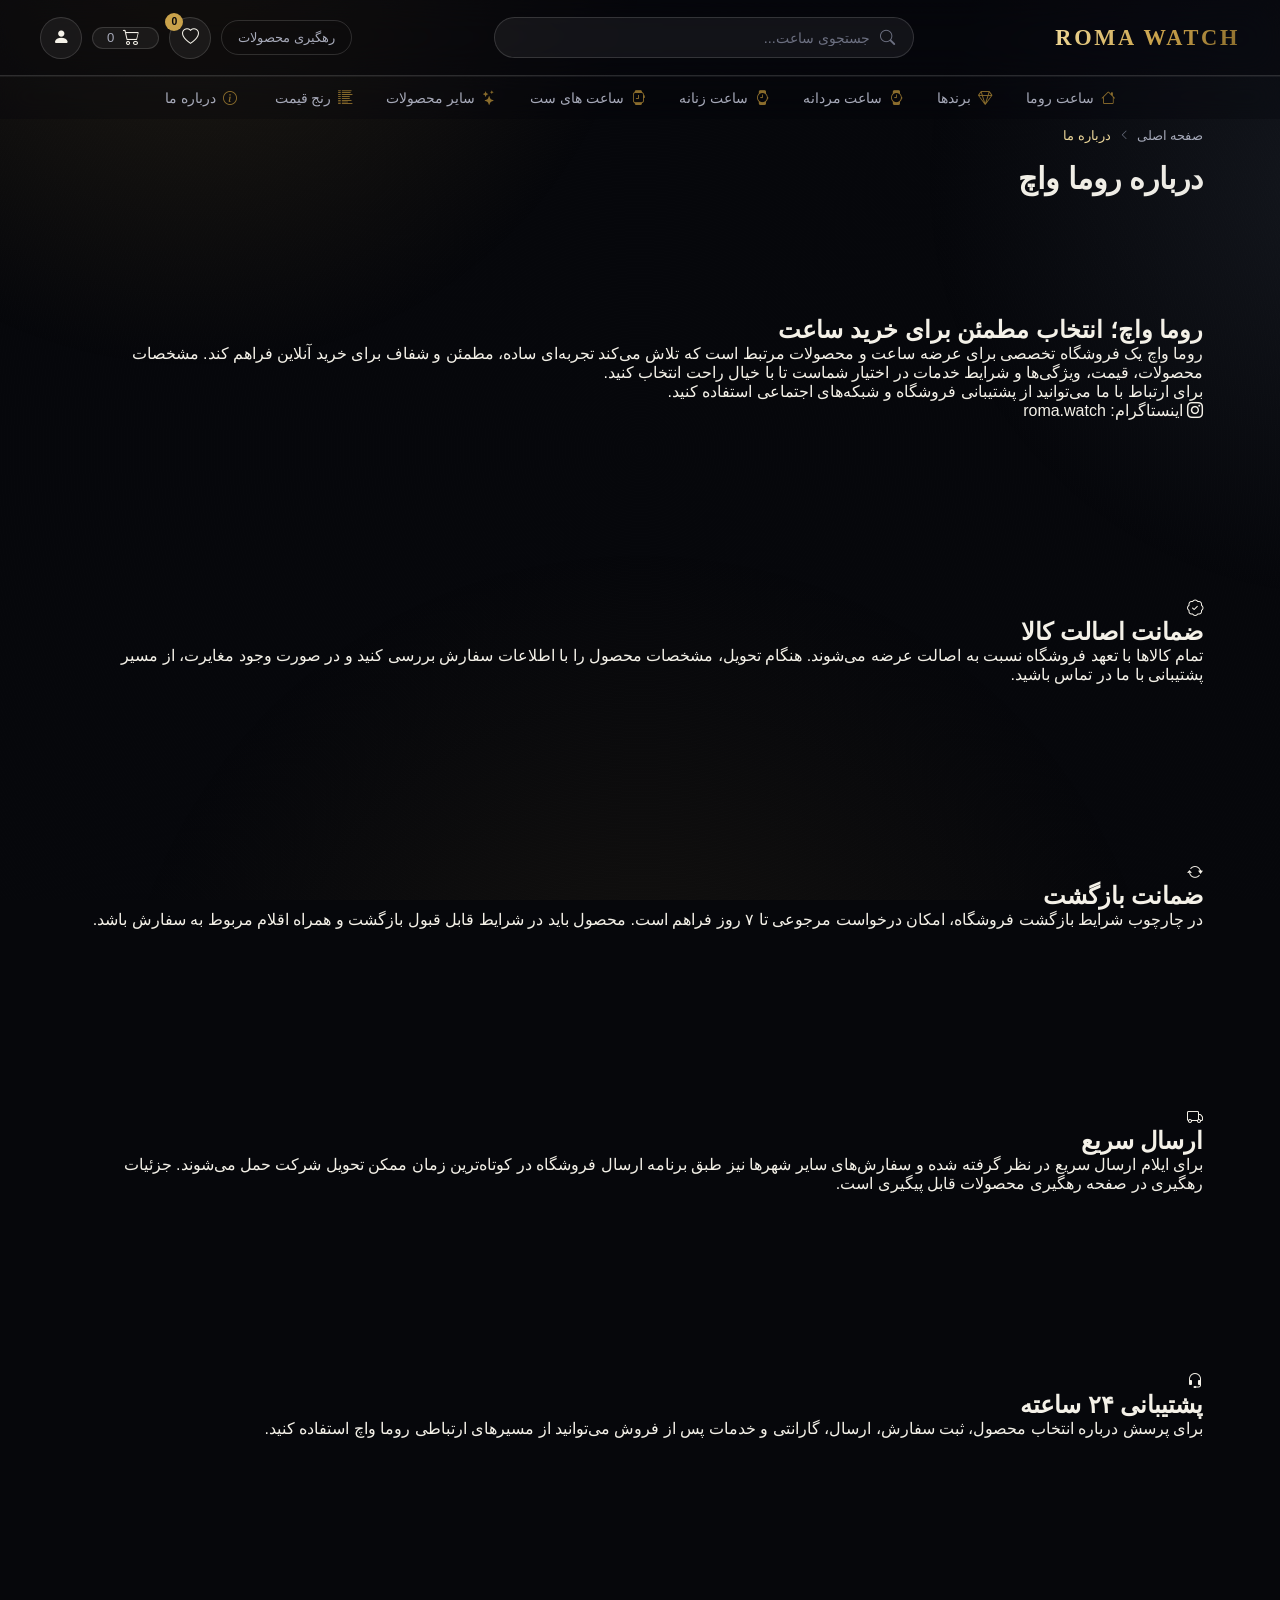
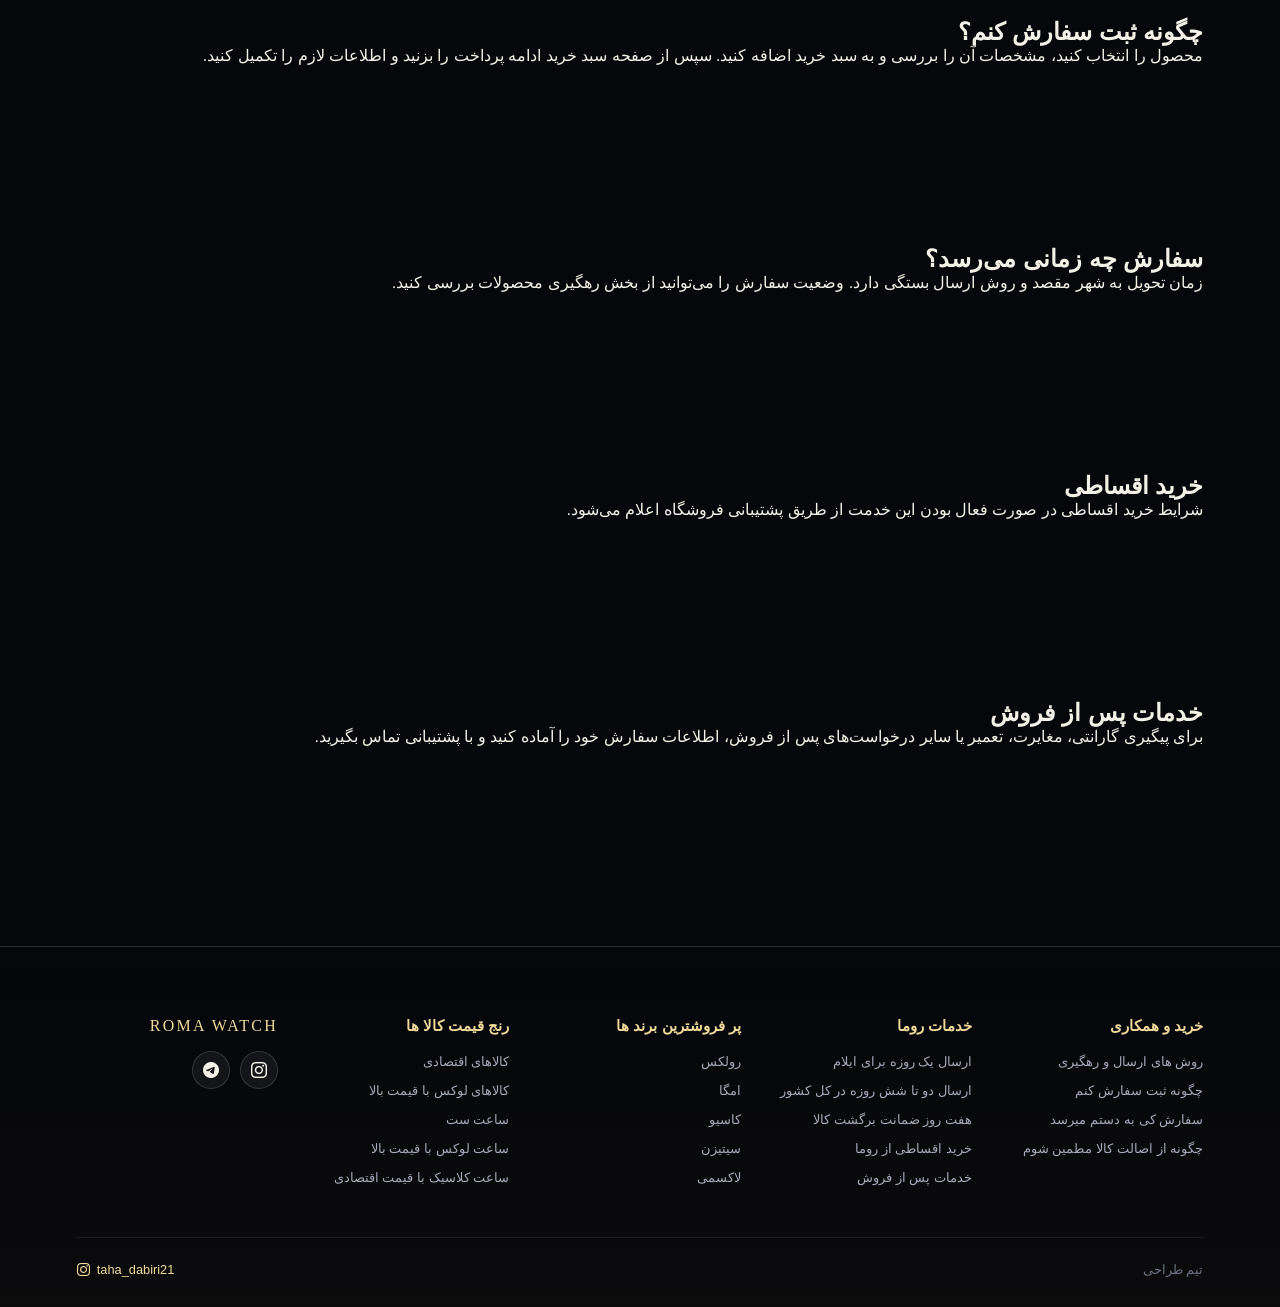
==== commit 828ba0c4: "Add files via upload" ====
--- a/about.html
+++ b/about.html
@@ -173,4 +173,5 @@
 </a>
 </div>
 </div>
-</footer><script src="./api.js"></script><script src="./script.js"></script><script src="./ui.js"></script></body></html>+</footer><script src="./api.js"></script><script src="./products-data.js"></script>
+      <script src="./script.js"></script><script src="./ui.js"></script></body></html>
--- a/style.css
+++ b/style.css
@@ -904,3 +904,75 @@
 @media (prefers-reduced-motion:reduce){
   *{animation-duration:.001ms !important;transition-duration:.001ms !important;}
 }
+
+
+/* ============================================================
+   HEADER SCROLL ANIMATION
+   Desktop: smooth shrink on scroll.
+   Tablet/mobile: stays visually unchanged on scroll.
+   ============================================================ */
+@media (min-width:961px){
+  .top-bar{
+    min-height:76px;
+    will-change:padding,background,box-shadow;
+    transition:
+      padding .42s cubic-bezier(.22,1,.36,1),
+      background .42s ease,
+      box-shadow .42s ease,
+      border-color .42s ease;
+  }
+  .top-bar.scrolled-top-header{
+    padding-top:8px;
+    padding-bottom:8px;
+  }
+  .top-bar .logo h1,
+  .top-bar .search-box,
+  .top-bar .actions,
+  .top-bar .nav-toggle{
+    transition:transform .42s cubic-bezier(.22,1,.36,1);
+  }
+  .top-bar.scrolled-top-header .logo h1{
+    transform:scale(.88);
+    transform-origin:center;
+  }
+  .top-bar.scrolled-top-header .search-box{
+    transform:scale(.94);
+  }
+  .top-bar.scrolled-top-header .actions{
+    transform:scale(.94);
+    transform-origin:right center;
+  }
+}
+
+/* Intentional blank product-image state */
+.image-placeholder{
+  width:100%;
+  height:100%;
+  min-height:150px;
+  display:flex;
+  flex-direction:column;
+  align-items:center;
+  justify-content:center;
+  gap:8px;
+  border-radius:inherit;
+  background:linear-gradient(145deg,rgba(255,255,255,.045),rgba(255,255,255,.015));
+  border:1px dashed rgba(255,255,255,.12);
+  color:var(--text-faint);
+}
+.image-placeholder i{font-size:1.8rem;opacity:.55;}
+.image-placeholder span{font-size:.72rem;}
+
+
+/* FINAL HEADER BEHAVIOR
+   Header is static in size on scroll at every non-desktop breakpoint.
+   Desktop may use the existing visual design, but JavaScript no longer
+   changes width/height/classes while scrolling. */
+@media (max-width: 960px) {
+  .top-bar,
+  .top-bar.scrolled-top-header {
+    height: auto !important;
+    min-height: 58px;
+    transform: none !important;
+    transition: none !important;
+  }
+}
